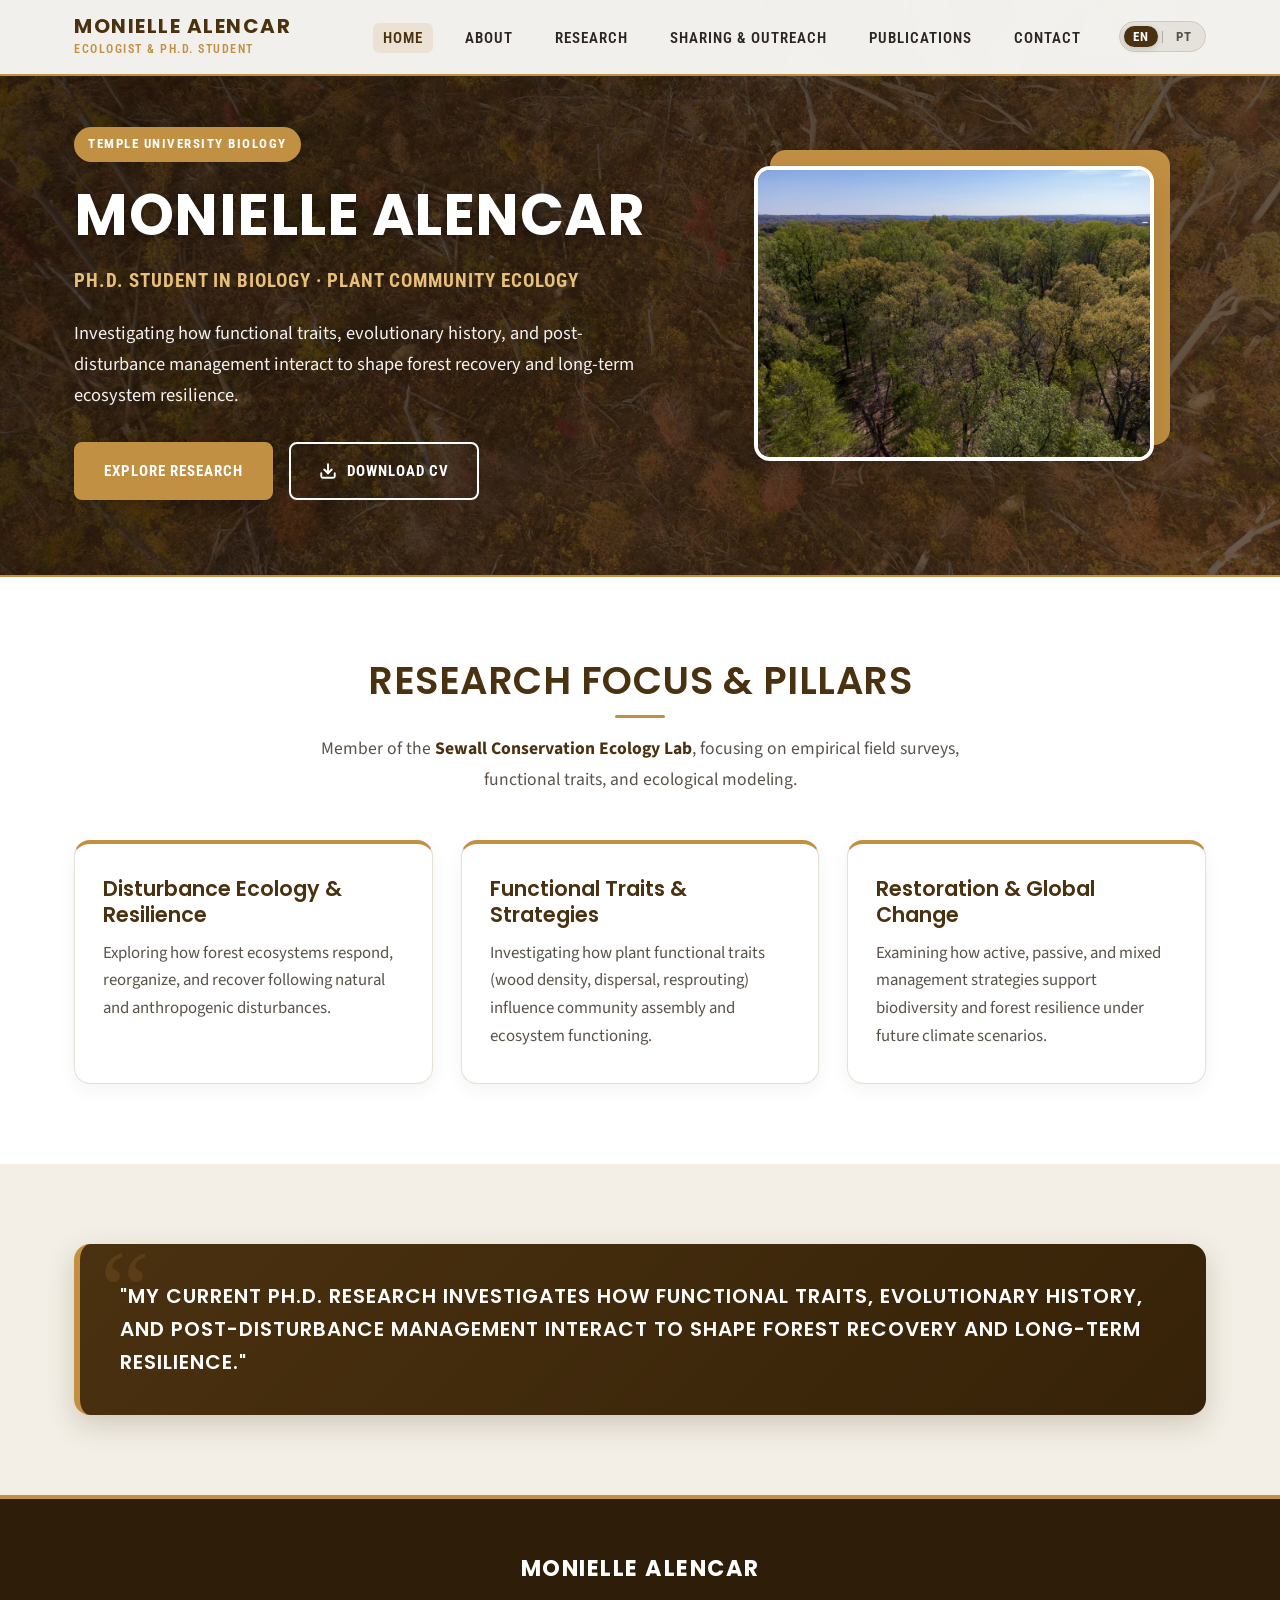
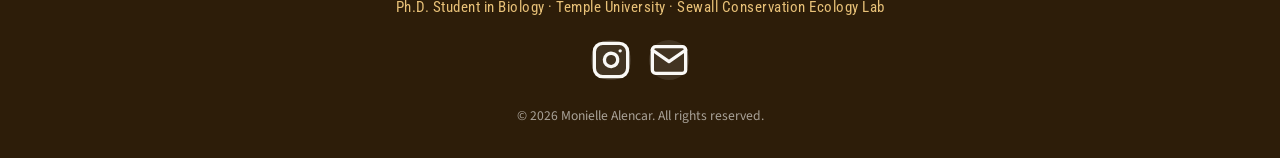
==== index.html @ a879ef67 "Add files via upload" ====
<!DOCTYPE html>
<html lang="en">
<head>
  <meta charset="UTF-8">
  <meta name="viewport" content="width=device-width, initial-scale=1.0">
  <title>Monielle Alencar — Ph.D. Student in Biology &amp; Plant Ecologist</title>
  <meta name="description" content="Monielle Alencar is a Ph.D. Student in Biology at Temple University studying plant community ecology, disturbance, functional traits, and forest resilience.">
  <link rel="preconnect" href="https://fonts.googleapis.com">
  <link rel="preconnect" href="https://fonts.gstatic.com" crossorigin>
  <link href="https://fonts.googleapis.com/css2?family=Poppins:ital,wght@0,400;0,600;0,700;1,400&family=Roboto+Condensed:wght@400;600;700&family=Source+Sans+Pro:ital,wght@0,400;0,600;1,400&display=swap" rel="stylesheet">
  <link rel="stylesheet" href="css/style.css">
</head>
<body>
  <!-- Header / Navigation -->
  <nav class="navbar">
    <div class="nav-container">
      <a href="index.html" class="nav-logo-wrap">
        <span class="nav-logo">Monielle Alencar</span>
        <span class="nav-logo-sub">
          <span class="lang-en">ECOLOGIST &amp; PH.D. STUDENT</span>
          <span class="lang-pt" style="display:none;">ECOLÓGIST &amp; DOUTORANDA</span>
        </span>
      </a>
      <div class="nav-right-wrap">
        <ul class="nav-menu">
          <li><a href="index.html" class="nav-link active">
            <span class="lang-en">Home</span>
            <span class="lang-pt" style="display:none;">Início</span>
          </a></li>
          <li><a href="about.html" class="nav-link">
            <span class="lang-en">About</span>
            <span class="lang-pt" style="display:none;">Sobre</span>
          </a></li>
          <li><a href="research.html" class="nav-link">
            <span class="lang-en">Research</span>
            <span class="lang-pt" style="display:none;">Pesquisa</span>
          </a></li>
          <li><a href="sharing.html" class="nav-link">
            <span class="lang-en">Sharing &amp; Outreach</span>
            <span class="lang-pt" style="display:none;">Divulgação</span>
          </a></li>
          <li><a href="publications.html" class="nav-link">
            <span class="lang-en">Publications</span>
            <span class="lang-pt" style="display:none;">Publicações</span>
          </a></li>
          <li><a href="contact.html" class="nav-link">
            <span class="lang-en">Contact</span>
            <span class="lang-pt" style="display:none;">Contato</span>
          </a></li>
        </ul>
        <div class="lang-switcher">
          <button id="lang-en-btn" class="lang-btn active" onclick="setLanguage('en')">EN</button>
          <span class="lang-divider">|</span>
          <button id="lang-pt-btn" class="lang-btn" onclick="setLanguage('pt')">PT</button>
        </div>
        <button class="nav-toggle" aria-label="Toggle navigation">
          <span class="hamburger"></span>
        </button>
      </div>
    </div>
  </nav>

  <main>
    <!-- Organic Hero Section -->
    <section class="moni-hero">
      <div class="container">
        <div class="moni-hero-grid">
          <!-- Text Side -->
          <div class="moni-hero-text">
            <div class="moni-badge">
              <span class="lang-en">TEMPLE UNIVERSITY BIOLOGY</span>
              <span class="lang-pt" style="display:none;">TEMPLE UNIVERSITY BIOLOGIA</span>
            </div>
            <h1>MONIELLE ALENCAR</h1>
            <p class="moni-hero-subtitle">
              <span class="lang-en">Ph.D. Student in Biology &middot; Plant Community Ecology</span>
              <span class="lang-pt" style="display:none;">Doutoranda em Biologia &middot; Ecologia Vegetal</span>
            </p>
            <p class="moni-hero-bio">
              <span class="lang-en">Investigating how functional traits, evolutionary history, and post-disturbance management interact to shape forest recovery and long-term ecosystem resilience.</span>
              <span class="lang-pt" style="display:none;">Investigando como atributos funcionais, história evolutiva e manejo pós-distúrbio interagem para moldar a recuperação florestal e a resiliência dos ecossistemas.</span>
            </p>
            <div class="moni-btn-group">
              <a href="research.html" class="btn btn-primary">
                <span class="lang-en">Explore Research</span>
                <span class="lang-pt" style="display:none;">Explorar Pesquisa</span>
              </a>
              <a href="Monielle_Alencar_CV.pdf" target="_blank" rel="noopener" class="btn btn-secondary">
                <svg width="18" height="18" viewBox="0 0 24 24" fill="none" stroke="currentColor" stroke-width="2.5" stroke-linecap="round" stroke-linejoin="round"><path d="M21 15v4a2 2 0 0 1-2 2H5a2 2 0 0 1-2-2v-4"/><polyline points="7 10 12 15 17 10"/><line x1="12" y1="15" x2="12" y2="3"/></svg>
                <span class="lang-en">Download CV</span>
                <span class="lang-pt" style="display:none;">Baixar Currículo</span>
              </a>
            </div>
          </div>

          <!-- Terraced Frame Photo -->
          <div class="moni-hero-image-wrap">
            <div class="moni-hero-frame">
              <img src="Photos/monielle-hero.jpg" alt="Monielle Alencar portrait">
            </div>
          </div>
        </div>
      </div>
    </section>

    <!-- Overview & Research Pillars (Slide 3) -->
    <section class="section section-white">
      <div class="container">
        <div class="section-header">
          <h2>
            <span class="lang-en">RESEARCH FOCUS &amp; PILLARS</span>
            <span class="lang-pt" style="display:none;">LINHAS DE PESQUISA</span>
          </h2>
          <div class="section-line"></div>
          <p>
            <span class="lang-en">Member of the <a href="https://sites.temple.edu/bjsewall/" target="_blank" rel="noopener"><strong>Sewall Conservation Ecology Lab</strong></a>, focusing on empirical field surveys, functional traits, and ecological modeling.</span>
            <span class="lang-pt" style="display:none;">Membro do <a href="https://sites.temple.edu/bjsewall/" target="_blank" rel="noopener"><strong>Sewall Conservation Ecology Lab</strong></a>, focando em levantamentos de campo, atributos funcionais e modelagem ecológica.</span>
          </p>
        </div>

        <div class="pillars-grid">
          <!-- Pillar 1 -->
          <div class="pillar-card">
            <h3>
              <span class="lang-en">Disturbance Ecology &amp; Resilience</span>
              <span class="lang-pt" style="display:none;">Ecologia de Distúrbios e Resiliência</span>
            </h3>
            <p>
              <span class="lang-en">Exploring how forest ecosystems respond, reorganize, and recover following natural and anthropogenic disturbances.</span>
              <span class="lang-pt" style="display:none;">Investigando como os ecossistemas florestais respondem, se reorganizam e se recuperam após distúrbios naturais e antrópicos.</span>
            </p>
          </div>

          <!-- Pillar 2 -->
          <div class="pillar-card">
            <h3>
              <span class="lang-en">Functional Traits &amp; Strategies</span>
              <span class="lang-pt" style="display:none;">Atributos Funcionais e Estratégias</span>
            </h3>
            <p>
              <span class="lang-en">Investigating how plant functional traits (wood density, dispersal, resprouting) influence community assembly and ecosystem functioning.</span>
              <span class="lang-pt" style="display:none;">Investigando como os atributos funcionais das plantas (densidade da madeira, dispersão, rebrotamento) influenciam a montagem de comunidades.</span>
            </p>
          </div>

          <!-- Pillar 3 -->
          <div class="pillar-card">
            <h3>
              <span class="lang-en">Restoration &amp; Global Change</span>
              <span class="lang-pt" style="display:none;">Restauração Ecológica e Mudanças Globais</span>
            </h3>
            <p>
              <span class="lang-en">Examining how active, passive, and mixed management strategies support biodiversity and forest resilience under future climate scenarios.</span>
              <span class="lang-pt" style="display:none;">Examinando como estratégias de manejo ativo, passivo e misto apoiam a biodiversidade e a resiliência sob futuros cenários climáticos.</span>
            </p>
          </div>
        </div>
      </div>
    </section>

    <!-- PowerPoint Quote Callout Banner (Slide 4) -->
    <section class="section section-cream" style="padding: 40px 0;">
      <div class="container">
        <div class="pptx-callout-banner">
          <p>
            <span class="lang-en">"MY CURRENT PH.D. RESEARCH INVESTIGATES HOW FUNCTIONAL TRAITS, EVOLUTIONARY HISTORY, AND POST-DISTURBANCE MANAGEMENT INTERACT TO SHAPE FOREST RECOVERY AND LONG-TERM RESILIENCE."</span>
            <span class="lang-pt" style="display:none;">"MINHA PESQUISA DE DOUTORADO INVESTIGA COMO ATRIBUTOS FUNCIONAIS, HISTÓRIA EVOLUTIVA E MANEJO PÓS-DISTÚRBIO INTERAGEM PARA MOLDAR A RECUPERAÇÃO FLORESTAL E A RESILIÊNCIA A LONGO PRAZO."</span>
          </p>
        </div>
      </div>
    </section>
  </main>

  <!-- Footer -->
  <footer class="site-footer">
    <div class="container">
      <p class="footer-name">Monielle Alencar</p>
      <p class="footer-affiliation">
        <span class="lang-en">Ph.D. Student in Biology &middot; Temple University &middot; Sewall Conservation Ecology Lab</span>
        <span class="lang-pt" style="display:none;">Doutoranda em Biologia &middot; Temple University &middot; Sewall Conservation Ecology Lab</span>
      </p>
      <div class="footer-links">
        <a href="https://www.instagram.com/ecologybymoni/" target="_blank" rel="noopener" aria-label="Instagram">
          <svg xmlns="http://www.w3.org/2000/svg" viewBox="0 0 24 24" fill="none" stroke="currentColor" stroke-width="2" stroke-linecap="round" stroke-linejoin="round"><rect x="2" y="2" width="20" height="20" rx="5" ry="5"/><path d="M16 11.37A4 4 0 1 1 12.63 8 4 4 0 0 1 16 11.37z"/><line x1="17.5" y1="6.5" x2="17.51" y2="6.5"/></svg>
        </a>
        <a href="mailto:monielle.alencar@temple.edu" aria-label="Email">
          <svg xmlns="http://www.w3.org/2000/svg" viewBox="0 0 24 24" fill="none" stroke="currentColor" stroke-width="2" stroke-linecap="round" stroke-linejoin="round"><path d="M4 4h16c1.1 0 2 .9 2 2v12c0 1.1-.9 2-2 2H4c-1.1 0-2-.9-2-2V6c0-1.1.9-2 2-2z"/><polyline points="22,6 12,13 2,6"/></svg>
        </a>
      </div>
      <p class="footer-copyright">&copy; 2026 Monielle Alencar. All rights reserved.</p>
    </div>
  </footer>

  <script src="js/main.js"></script>
</body>
</html>
---- css/style.css ----
/* ============================================================
   Monielle Alencar — Personal Academic Website
   Design System: Organic Academic / Botanical Earth Theme
   Colors: Coffee Earth (#4A3110), Warm Gold (#C29043), Warm Cream (#FAF9F6), Spruce (#2A4736)
   Typography: Poppins (Headings) + Roboto Condensed (Subheaders/Nav) + Source Sans Pro (Body)
   Bilingual Support: English & Portuguese
   ============================================================ */

:root {
  /* Color Palette */
  --color-primary: #4A3110;        /* Deep Coffee Earth */
  --color-primary-light: #6B491C;  /* Warm Light Coffee */
  --color-primary-dark: #2D1D09;   /* Darkest Earth */
  --color-accent: #C29043;        /* Warm Earth Gold */
  --color-accent-light: #E8C178;  /* Soft Ochre */
  --color-spruce: #2A4736;        /* Forest Botanical Accent */
  --color-cream: #FAF9F6;         /* Pure Warm Cream Background */
  --color-cream-dark: #F3EFE6;    /* Slightly darker cream card backdrop */
  --color-white: #FFFFFF;         /* Crisp White */
  --color-text: #2B2621;          /* Dark Charcoal Text */
  --color-text-light: #5A5248;    /* Soft Muted Text */
  --color-border: #E5E0D8;        /* Border tint */
  --color-border-warm: #D4C9B8;   /* Warm Border */

  /* Fonts */
  --font-heading: 'Poppins', sans-serif;
  --font-nav: 'Roboto Condensed', sans-serif;
  --font-body: 'Source Sans Pro', -apple-system, sans-serif;

  /* Layout Spacing */
  --section-padding: 80px 0;
  --container-width: 1180px;
  --container-padding: 0 24px;
  --nav-height: 76px;

  /* Transitions */
  --transition-fast: 0.2s ease;
  --transition-normal: 0.35s ease;
  --transition-slow: 0.5s ease;
}

/* ---------- Reset & Base ---------- */
*, *::before, *::after {
  margin: 0;
  padding: 0;
  box-sizing: border-box;
}

html {
  scroll-behavior: smooth;
  -webkit-font-smoothing: antialiased;
  -moz-osx-font-smoothing: grayscale;
}

body {
  font-family: var(--font-body);
  font-size: 1.15rem;
  line-height: 1.75;
  color: var(--color-text);
  background-color: var(--color-cream);
  overflow-x: hidden;
}

img {
  max-width: 100%;
  height: auto;
  display: block;
}

a {
  color: var(--color-primary);
  text-decoration: none;
  transition: color var(--transition-fast);
}

a:hover {
  color: var(--color-accent);
}

::selection {
  background: var(--color-primary);
  color: var(--color-white);
}

/* ---------- Typography ---------- */
h1, h2, h3, h4, h5 {
  font-family: var(--font-heading);
  font-weight: 600;
  line-height: 1.25;
  color: var(--color-primary);
}

h1 {
  font-size: clamp(2.3rem, 5vw, 3.8rem);
  letter-spacing: 0.5px;
}

h2 {
  font-size: clamp(1.75rem, 3.5vw, 2.4rem);
  letter-spacing: 0.5px;
  margin-bottom: 20px;
}

h3 {
  font-size: clamp(1.2rem, 2.2vw, 1.5rem);
  margin-bottom: 12px;
}

p {
  margin-bottom: 1.1em;
}

p:last-child {
  margin-bottom: 0;
}

.container {
  max-width: var(--container-width);
  margin: 0 auto;
  padding: var(--container-padding);
}

/* ---------- Navigation Header ---------- */
.navbar {
  position: fixed;
  top: 0;
  left: 0;
  right: 0;
  height: var(--nav-height);
  z-index: 1000;
  background: rgba(250, 249, 246, 0.96);
  backdrop-filter: blur(10px);
  border-bottom: 2px solid var(--color-accent);
  box-shadow: 0 4px 20px rgba(74, 49, 16, 0.06);
  transition: all var(--transition-normal);
}

.nav-container {
  max-width: var(--container-width);
  margin: 0 auto;
  padding: 0 24px;
  height: 100%;
  display: flex;
  align-items: center;
  justify-content: space-between;
}

.nav-logo-wrap {
  display: flex;
  flex-direction: column;
}

.nav-logo {
  font-family: var(--font-heading);
  font-size: 1.25rem;
  font-weight: 700;
  letter-spacing: 1.5px;
  text-transform: uppercase;
  color: var(--color-primary);
  line-height: 1.1;
}

.nav-logo-sub {
  font-family: var(--font-nav);
  font-size: 0.72rem;
  font-weight: 600;
  letter-spacing: 1.5px;
  text-transform: uppercase;
  color: var(--color-accent);
  margin-top: 2px;
}

.nav-right-wrap {
  display: flex;
  align-items: center;
  gap: 28px;
}

.nav-menu {
  display: flex;
  list-style: none;
  gap: 22px;
  align-items: center;
}

.nav-link {
  font-family: var(--font-nav);
  font-size: 0.95rem;
  font-weight: 600;
  letter-spacing: 1px;
  text-transform: uppercase;
  color: var(--color-text);
  padding: 6px 10px;
  border-radius: 6px;
  transition: all var(--transition-fast);
}

.nav-link:hover,
.nav-link.active {
  color: var(--color-primary);
  background: rgba(194, 144, 67, 0.14);
}

/* Language Selector Pill */
.lang-switcher {
  display: flex;
  align-items: center;
  gap: 3px;
  background: rgba(74, 49, 16, 0.08);
  padding: 4px;
  border-radius: 20px;
  border: 1px solid var(--color-border-warm);
}

.lang-btn {
  background: none;
  border: none;
  font-family: var(--font-nav);
  font-size: 0.8rem;
  font-weight: 700;
  letter-spacing: 1px;
  color: var(--color-text-light);
  cursor: pointer;
  padding: 3px 9px;
  border-radius: 14px;
  transition: all var(--transition-fast);
}

.lang-btn.active {
  background: var(--color-primary);
  color: var(--color-white) !important;
  box-shadow: 0 2px 6px rgba(0, 0, 0, 0.15);
}

.lang-divider {
  font-size: 0.75rem;
  opacity: 0.4;
  color: var(--color-text);
}

/* Hamburger Menu (Mobile) */
.nav-toggle {
  display: none;
  background: none;
  border: none;
  cursor: pointer;
  padding: 8px;
  z-index: 1001;
}

.hamburger {
  display: block;
  width: 24px;
  height: 2px;
  background: var(--color-primary);
  position: relative;
  transition: background var(--transition-fast);
}

.hamburger::before, .hamburger::after {
  content: '';
  position: absolute;
  left: 0;
  width: 24px;
  height: 2px;
  background: var(--color-primary);
  transition: transform var(--transition-normal);
}

.hamburger::before { top: -7px; }
.hamburger::after { top: 7px; }

.nav-toggle.active .hamburger { background: transparent; }
.nav-toggle.active .hamburger::before { transform: translateY(7px) rotate(45deg); }
.nav-toggle.active .hamburger::after { transform: translateY(-7px) rotate(-45deg); }

/* ---------- Homepage Split Hero ---------- */
.moni-hero {
  position: relative;
  padding-top: calc(var(--nav-height) + 50px);
  padding-bottom: 75px;
  background: linear-gradient(135deg, rgba(30, 18, 6, 0.82) 0%, rgba(55, 36, 14, 0.72) 100%), url('../Photos/research-phd-forest.jpg') center/cover no-repeat;
  border-bottom: 2px solid var(--color-accent);
  color: var(--color-white);
}

.moni-hero-grid {
  display: grid;
  grid-template-columns: 1.15fr 1fr;
  gap: 50px;
  align-items: center;
}

.moni-badge {
  display: inline-flex;
  align-items: center;
  gap: 8px;
  background: var(--color-accent);
  color: var(--color-white);
  font-family: var(--font-nav);
  font-size: 0.82rem;
  font-weight: 700;
  letter-spacing: 1.5px;
  text-transform: uppercase;
  padding: 6px 14px;
  border-radius: 20px;
  margin-bottom: 20px;
}

.moni-hero-text h1 {
  color: #FFFFFF;
  font-size: clamp(2.5rem, 4.5vw, 3.6rem);
  font-weight: 700;
  line-height: 1.15;
  margin-bottom: 16px;
  text-shadow: 0 2px 10px rgba(0,0,0,0.3);
}

.moni-hero-subtitle {
  font-family: var(--font-nav);
  font-size: 1.2rem;
  font-weight: 700;
  color: var(--color-accent-light);
  letter-spacing: 1px;
  text-transform: uppercase;
  margin-bottom: 20px;
}

.moni-hero-bio {
  font-size: 1.15rem;
  color: rgba(255, 255, 255, 0.94);
  margin-bottom: 30px;
  line-height: 1.7;
}

.moni-btn-group {
  display: flex;
  flex-wrap: wrap;
  gap: 16px;
}

.btn {
  display: inline-flex;
  align-items: center;
  gap: 10px;
  padding: 14px 28px;
  border-radius: 8px;
  font-family: var(--font-nav);
  font-size: 0.95rem;
  font-weight: 700;
  letter-spacing: 1px;
  text-transform: uppercase;
  cursor: pointer;
  transition: all var(--transition-normal);
}

.btn-primary {
  background: var(--color-accent);
  color: var(--color-white);
  border: 2px solid var(--color-accent);
  box-shadow: 0 4px 14px rgba(0, 0, 0, 0.25);
}

.btn-primary:hover {
  background: #D49D4A;
  border-color: #D49D4A;
  color: var(--color-white);
  transform: translateY(-2px);
  box-shadow: 0 6px 20px rgba(0, 0, 0, 0.35);
}

.btn-secondary {
  background: transparent;
  color: #FFFFFF;
  border: 2px solid #FFFFFF;
}

.btn-secondary:hover {
  background: #FFFFFF;
  color: var(--color-primary);
  transform: translateY(-2px);
}

/* Hero Asymmetric Terraced Image Frame */
.moni-hero-image-wrap {
  position: relative;
  display: flex;
  justify-content: center;
}

.moni-hero-frame {
  position: relative;
  width: 100%;
  max-width: 400px;
}

.moni-hero-frame::before {
  content: '';
  position: absolute;
  top: -16px;
  right: -16px;
  bottom: 16px;
  left: 16px;
  background: var(--color-accent);
  border-radius: 16px;
  z-index: 1;
}

.moni-hero-frame img {
  position: relative;
  z-index: 2;
  width: 100%;
  border-radius: 16px;
  box-shadow: 0 16px 36px rgba(45, 29, 9, 0.18);
  border: 4px solid var(--color-white);
}

/* ---------- Subpage Editorial Header ---------- */
.moni-page-header {
  padding-top: calc(var(--nav-height) + 40px);
  padding-bottom: 50px;
  background: linear-gradient(135deg, var(--color-cream) 0%, var(--color-cream-dark) 100%);
  border-bottom: 2px solid var(--color-border-warm);
  text-align: center;
}

.moni-page-tag {
  display: inline-block;
  font-family: var(--font-nav);
  font-size: 0.8rem;
  font-weight: 700;
  letter-spacing: 2px;
  text-transform: uppercase;
  color: var(--color-accent);
  margin-bottom: 10px;
}

.moni-page-header h1 {
  color: var(--color-primary);
  font-size: clamp(2.2rem, 4vw, 3.4rem);
  font-weight: 700;
  text-transform: uppercase;
  letter-spacing: 1px;
  margin-bottom: 10px;
}

.moni-page-header p {
  font-family: var(--font-nav);
  font-size: 1.15rem;
  color: var(--color-text-light);
  max-width: 650px;
  margin: 0 auto;
}

/* ---------- PowerPoint Callout Quote Banner ---------- */
.pptx-callout-banner {
  background: linear-gradient(135deg, #4A3110 0%, #362208 100%);
  color: var(--color-white);
  padding: 36px 40px;
  border-radius: 16px;
  box-shadow: 0 10px 28px rgba(74, 49, 16, 0.2);
  border-left: 6px solid var(--color-accent);
  margin: 40px 0;
  position: relative;
  overflow: hidden;
}

.pptx-callout-banner::before {
  content: '“';
  position: absolute;
  top: -10px;
  left: 20px;
  font-size: 7rem;
  font-family: Georgia, serif;
  color: rgba(194, 144, 67, 0.15);
  line-height: 1;
}

.pptx-callout-banner p {
  position: relative;
  z-index: 2;
  font-family: var(--font-heading);
  font-size: clamp(1.05rem, 1.8vw, 1.25rem);
  font-weight: 600;
  letter-spacing: 1px;
  line-height: 1.65;
  text-transform: uppercase;
  margin: 0;
  color: var(--color-white);
}

/* ---------- Section Styling ---------- */
.section {
  padding: var(--section-padding);
}

.section-white {
  background-color: var(--color-white);
}

.section-cream {
  background-color: var(--color-cream-dark);
}

.section-header {
  text-align: center;
  margin-bottom: 44px;
}

.section-header h2 {
  color: var(--color-primary);
  margin-bottom: 10px;
}

.section-line {
  width: 50px;
  height: 3px;
  background: var(--color-accent);
  margin: 0 auto 16px;
  border-radius: 2px;
}

.section-header p {
  color: var(--color-text-light);
  font-size: 1.1rem;
  max-width: 660px;
  margin: 0 auto;
}

/* ---------- Cards Grid (Feature Pillars) ---------- */
.pillars-grid {
  display: grid;
  grid-template-columns: repeat(auto-fit, minmax(320px, 1fr));
  gap: 28px;
}

.pillar-card {
  background: var(--color-white);
  border-radius: 16px;
  padding: 32px 28px;
  border: 1px solid var(--color-border);
  box-shadow: 0 6px 18px rgba(74, 49, 16, 0.05);
  border-top: 4px solid var(--color-accent);
  transition: all var(--transition-normal);
}

.pillar-card:hover {
  transform: translateY(-4px);
  box-shadow: 0 12px 30px rgba(74, 49, 16, 0.12);
  border-top-color: var(--color-primary);
}

.pillar-icon {
  font-size: 2.2rem;
  margin-bottom: 16px;
  display: inline-block;
}

.pillar-card h3 {
  font-size: 1.3rem;
  color: var(--color-primary);
  margin-bottom: 12px;
}

.pillar-card p {
  font-size: 1.05rem;
  color: var(--color-text-light);
  line-height: 1.65;
}

/* ---------- About Page Layout ---------- */
.about-grid {
  display: grid;
  grid-template-columns: 360px 1fr;
  gap: 48px;
  align-items: start;
}

.about-sidebar-card {
  background: var(--color-white);
  border-radius: 16px;
  padding: 24px;
  border: 1px solid var(--color-border);
  box-shadow: 0 8px 24px rgba(74, 49, 16, 0.06);
  text-align: center;
  position: sticky;
  top: 100px;
}

.about-sidebar-card img {
  width: 100%;
  border-radius: 12px;
  margin-bottom: 20px;
  box-shadow: 0 6px 18px rgba(0,0,0,0.1);
}

.about-sidebar-card h3 {
  font-size: 1.25rem;
  margin-bottom: 4px;
}

.about-sidebar-card p.sub {
  font-family: var(--font-nav);
  color: var(--color-accent);
  font-weight: 700;
  font-size: 0.9rem;
  text-transform: uppercase;
  letter-spacing: 1px;
  margin-bottom: 16px;
}

.about-sidebar-info {
  text-align: left;
  border-top: 1px solid var(--color-border);
  padding-top: 16px;
  font-size: 0.95rem;
  color: var(--color-text);
}

.about-sidebar-info div {
  margin-bottom: 10px;
  display: flex;
  gap: 8px;
}

.about-sidebar-info strong {
  color: var(--color-primary);
  min-width: 90px;
}

/* Content Box */
.about-content-box {
  background: var(--color-white);
  border-radius: 16px;
  padding: 36px;
  border: 1px solid var(--color-border);
  box-shadow: 0 6px 20px rgba(74, 49, 16, 0.05);
}

/* Interests Badges */
.interests-grid {
  display: grid;
  grid-template-columns: repeat(auto-fit, minmax(260px, 1fr));
  gap: 16px;
  margin-top: 20px;
}

.interest-pill {
  background: var(--color-cream-dark);
  border: 1px solid var(--color-border-warm);
  border-left: 4px solid var(--color-accent);
  padding: 16px 20px;
  border-radius: 10px;
  font-family: var(--font-heading);
  font-weight: 600;
  font-size: 1.05rem;
  color: var(--color-primary);
  transition: all var(--transition-fast);
}

.interest-pill:hover {
  background: var(--color-primary);
  color: var(--color-white);
  border-left-color: var(--color-accent);
  transform: translateX(4px);
}

/* Education Timeline */
.timeline {
  position: relative;
  margin-top: 24px;
  padding-left: 28px;
}

.timeline::before {
  content: '';
  position: absolute;
  top: 6px;
  left: 8px;
  bottom: 6px;
  width: 3px;
  background: var(--color-accent);
}

.timeline-item {
  position: relative;
  margin-bottom: 28px;
}

.timeline-item:last-child {
  margin-bottom: 0;
}

.timeline-dot {
  position: absolute;
  left: -28px;
  top: 4px;
  width: 15px;
  height: 15px;
  border-radius: 50%;
  background: var(--color-primary);
  border: 3px solid var(--color-cream);
  box-shadow: 0 0 0 2px var(--color-accent);
}

.timeline-degree {
  font-family: var(--font-heading);
  font-size: 1.15rem;
  font-weight: 600;
  color: var(--color-primary);
  margin-bottom: 2px;
}

.timeline-meta {
  font-family: var(--font-nav);
  font-size: 0.92rem;
  font-weight: 700;
  color: var(--color-accent);
  text-transform: uppercase;
  letter-spacing: 0.5px;
  margin-bottom: 6px;
}

.timeline-desc {
  font-size: 1.02rem;
  color: var(--color-text-light);
}

/* ---------- Research Page Layout ---------- */
.research-card-featured {
  background: var(--color-white);
  border-radius: 16px;
  overflow: hidden;
  border: 1px solid var(--color-border);
  box-shadow: 0 10px 30px rgba(74, 49, 16, 0.08);
  margin-bottom: 40px;
}

.research-card-body {
  padding: 36px;
}

.research-badge-tag {
  display: inline-block;
  background: var(--color-accent);
  color: var(--color-white);
  font-family: var(--font-nav);
  font-size: 0.8rem;
  font-weight: 700;
  letter-spacing: 1.5px;
  text-transform: uppercase;
  padding: 4px 12px;
  border-radius: 12px;
  margin-bottom: 14px;
}

.research-card-featured h3 {
  font-size: 1.6rem;
  color: var(--color-primary);
  margin-bottom: 16px;
}

.trait-tags {
  display: flex;
  flex-wrap: wrap;
  gap: 10px;
  margin-top: 20px;
}

.trait-tag {
  background: var(--color-cream-dark);
  color: var(--color-primary);
  border: 1px solid var(--color-border-warm);
  font-family: var(--font-nav);
  font-size: 0.88rem;
  font-weight: 600;
  padding: 6px 14px;
  border-radius: 20px;
}

/* Horizontal Research Card */
.research-card-h {
  display: grid;
  grid-template-columns: 340px 1fr;
  background: var(--color-white);
  border-radius: 16px;
  overflow: hidden;
  border: 1px solid var(--color-border);
  box-shadow: 0 6px 20px rgba(74, 49, 16, 0.06);
  margin-bottom: 32px;
}

.research-card-h img {
  width: 100%;
  height: 100%;
  object-fit: cover;
}

.research-card-h-content {
  padding: 32px;
}

.pi-tag {
  font-family: var(--font-nav);
  font-size: 0.88rem;
  font-weight: 700;
  color: var(--color-accent);
  margin-top: 14px;
  border-top: 1px solid var(--color-border);
  padding-top: 10px;
}

/* ---------- Sharing & Fellowships ---------- */
.sharing-grid {
  display: grid;
  grid-template-columns: repeat(auto-fit, minmax(320px, 1fr));
  gap: 28px;
  margin-bottom: 50px;
}

.sharing-card {
  background: var(--color-white);
  border-radius: 16px;
  overflow: hidden;
  border: 1px solid var(--color-border);
  box-shadow: 0 6px 20px rgba(74, 49, 16, 0.06);
  transition: transform var(--transition-normal);
}

.sharing-card:hover {
  transform: translateY(-4px);
  box-shadow: 0 12px 30px rgba(74, 49, 16, 0.12);
}

.sharing-card img {
  width: 100%;
  height: 220px;
  object-fit: cover;
}

.sharing-card-content {
  padding: 24px;
}

/* Fellowships Grid */
.fellowships-list {
  display: flex;
  flex-direction: column;
  gap: 20px;
}

.fellowship-card {
  background: var(--color-white);
  border-left: 5px solid var(--color-accent);
  border-radius: 12px;
  padding: 24px 28px;
  border-top: 1px solid var(--color-border);
  border-right: 1px solid var(--color-border);
  border-bottom: 1px solid var(--color-border);
  box-shadow: 0 4px 14px rgba(74, 49, 16, 0.04);
}

.fellowship-header {
  display: flex;
  justify-content: space-between;
  align-items: baseline;
  flex-wrap: wrap;
  gap: 10px;
  margin-bottom: 8px;
}

.fellowship-title {
  font-family: var(--font-heading);
  font-size: 1.2rem;
  font-weight: 600;
  color: var(--color-primary);
}

.fellowship-year {
  font-family: var(--font-nav);
  font-size: 0.9rem;
  font-weight: 700;
  color: var(--color-white);
  background: var(--color-primary);
  padding: 3px 10px;
  border-radius: 12px;
}

/* ---------- Publications Layout ---------- */
.pub-note-box {
  background: var(--color-cream-dark);
  border: 2px dashed var(--color-accent);
  border-radius: 12px;
  padding: 18px 24px;
  text-align: center;
  font-family: var(--font-nav);
  font-weight: 700;
  font-size: 1.05rem;
  color: var(--color-primary);
  margin-bottom: 36px;
}

.pub-card {
  background: var(--color-white);
  border-radius: 12px;
  padding: 24px 28px;
  border: 1px solid var(--color-border);
  box-shadow: 0 4px 14px rgba(74, 49, 16, 0.04);
  margin-bottom: 20px;
  border-left: 4px solid var(--color-primary);
  transition: transform var(--transition-fast);
}

.pub-card:hover {
  transform: translateX(4px);
  box-shadow: 0 8px 24px rgba(74, 49, 16, 0.08);
}

.pub-type-tag {
  display: inline-block;
  font-family: var(--font-nav);
  font-size: 0.75rem;
  font-weight: 700;
  letter-spacing: 1px;
  text-transform: uppercase;
  color: var(--color-accent);
  margin-bottom: 6px;
}

.pub-authors {
  font-size: 1.05rem;
  color: var(--color-text);
  margin-bottom: 4px;
}

.pub-title {
  font-family: var(--font-heading);
  font-size: 1.15rem;
  font-weight: 600;
  color: var(--color-primary);
  margin-bottom: 6px;
}

.pub-journal {
  font-style: italic;
  color: var(--color-text-light);
  font-size: 0.98rem;
}

/* ---------- Contact Page Layout ---------- */
.contact-grid {
  display: grid;
  grid-template-columns: 360px 1fr 1fr;
  gap: 28px;
  align-items: stretch;
}

.contact-card {
  background: var(--color-white);
  border-radius: 16px;
  padding: 32px;
  border: 1px solid var(--color-border);
  box-shadow: 0 6px 20px rgba(74, 49, 16, 0.06);
}

.academic-link {
  display: flex;
  align-items: center;
  gap: 14px;
  padding: 14px 18px;
  background: var(--color-cream);
  border: 1px solid var(--color-border-warm);
  border-radius: 10px;
  color: var(--color-primary);
  transition: all var(--transition-fast);
}

.academic-link:hover {
  background: var(--color-primary);
  color: var(--color-white);
  border-color: var(--color-primary);
}

/* ---------- Footer ---------- */
.site-footer {
  background: var(--color-primary-dark);
  color: var(--color-cream);
  padding: 50px 0 30px 0;
  text-align: center;
  border-top: 4px solid var(--color-accent);
}

.footer-name {
  font-family: var(--font-heading);
  font-size: 1.4rem;
  font-weight: 700;
  letter-spacing: 1.5px;
  text-transform: uppercase;
  color: var(--color-white);
  margin-bottom: 6px;
}

.footer-affiliation {
  font-family: var(--font-nav);
  font-size: 0.95rem;
  color: var(--color-accent-light);
  letter-spacing: 0.5px;
  margin-bottom: 20px;
}

.footer-links {
  display: flex;
  justify-content: center;
  gap: 18px;
  margin-bottom: 24px;
}

.footer-links a {
  color: var(--color-cream);
  width: 40px;
  height: 40px;
  border-radius: 50%;
  background: rgba(255, 255, 255, 0.1);
  display: flex;
  align-items: center;
  justify-content: center;
  transition: all var(--transition-fast);
}

.footer-links a:hover {
  background: var(--color-accent);
  color: var(--color-white);
  transform: translateY(-2px);
}

.footer-copyright {
  font-size: 0.85rem;
  opacity: 0.6;
}

/* ---------- Responsive Breakpoints (Phone & Tablet) ---------- */
@media (max-width: 992px) {
  .moni-hero-grid,
  .about-grid,
  .research-card-h,
  .contact-grid {
    grid-template-columns: 1fr;
  }

  .about-sidebar-card {
    position: static;
  }

  .moni-hero-frame {
    margin: 0 auto;
  }
}

@media (max-width: 768px) {
  :root {
    --nav-height: 68px;
    --section-padding: 55px 0;
  }

  .nav-menu {
    position: fixed;
    top: var(--nav-height);
    left: 0;
    right: 0;
    background: var(--color-cream);
    flex-direction: column;
    padding: 30px;
    gap: 20px;
    border-bottom: 2px solid var(--color-accent);
    box-shadow: 0 10px 30px rgba(0,0,0,0.15);
    transform: translateY(-150%);
    opacity: 0;
    pointer-events: none;
    transition: all var(--transition-normal);
  }

  .nav-menu.active {
    transform: translateY(0);
    opacity: 1;
    pointer-events: auto;
  }

  .nav-toggle {
    display: block;
  }

  .pptx-callout-banner {
    padding: 24px 20px;
  }

  .pptx-callout-banner p {
    font-size: 1rem;
  }

  .pillars-grid,
  .sharing-grid {
    grid-template-columns: 1fr;
  }
}
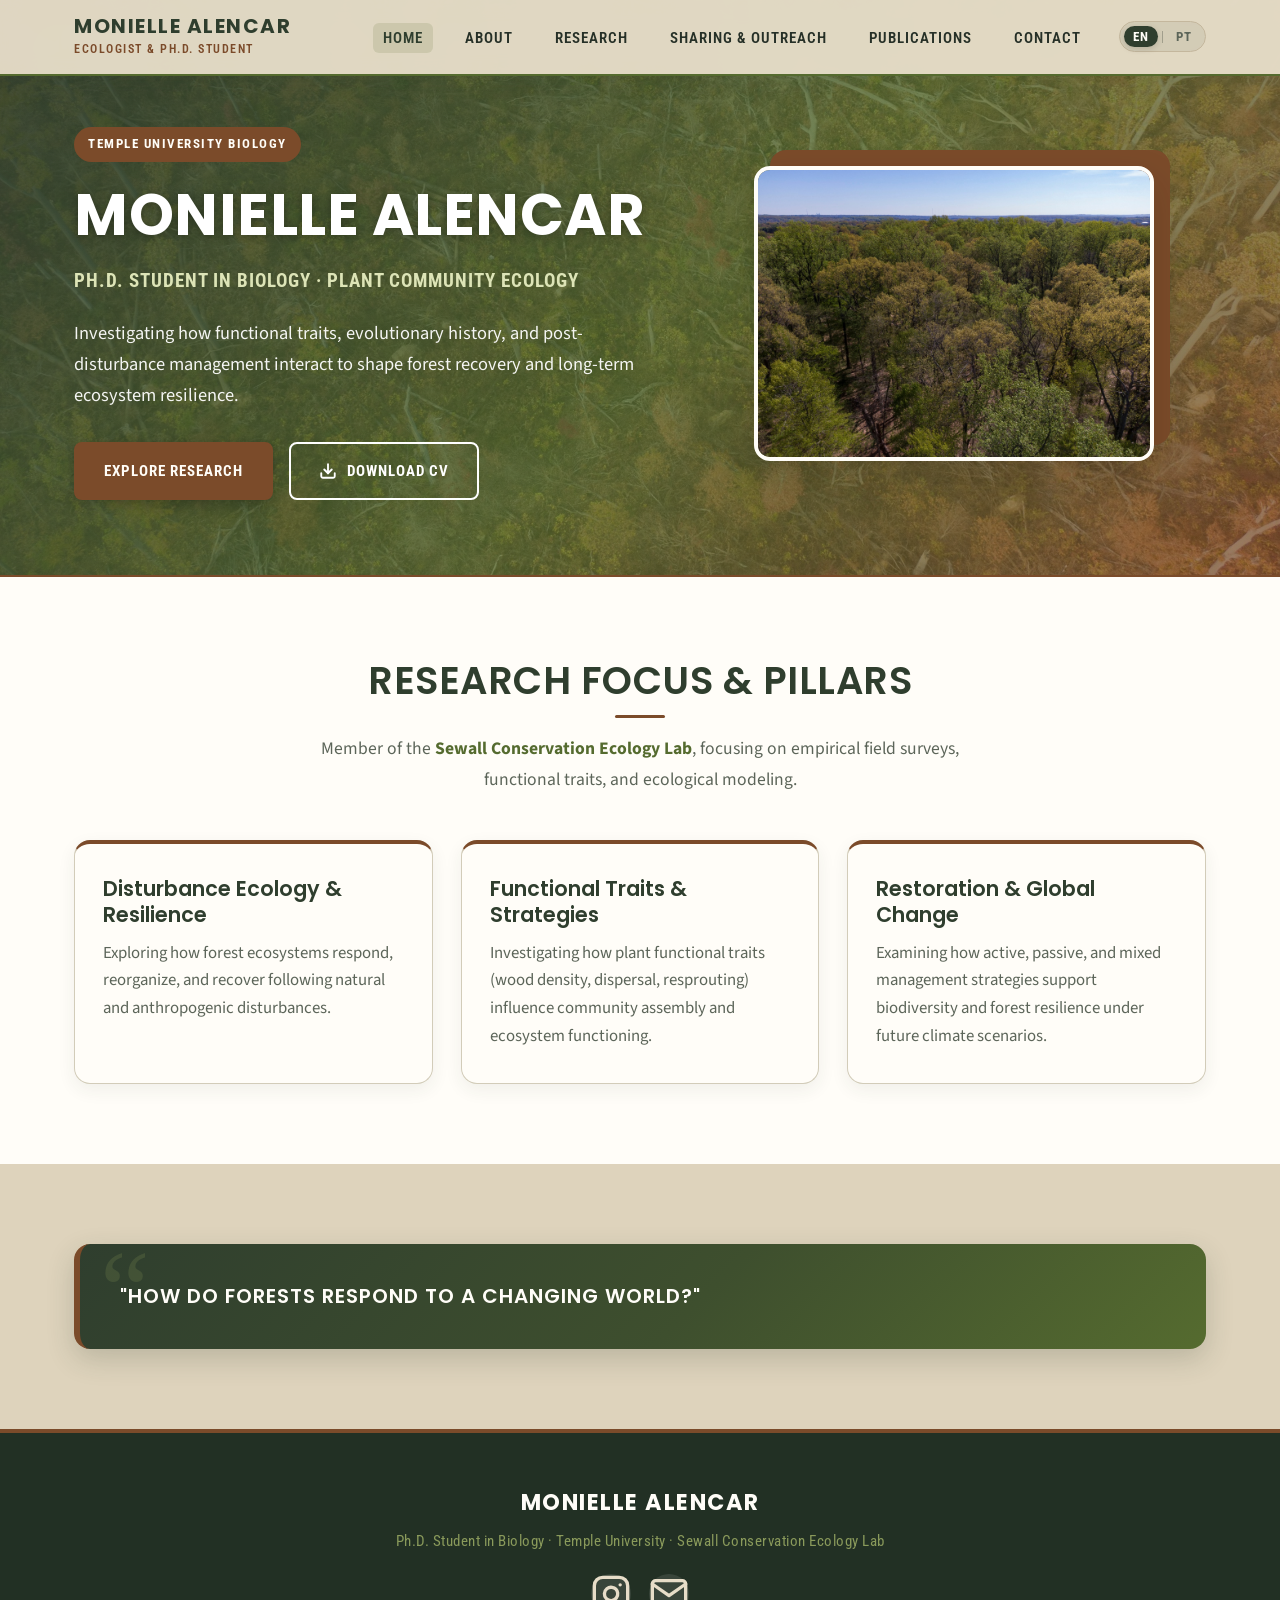
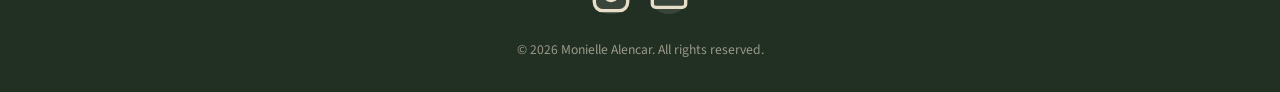
==== commit f14f0b63: "Update index.html" ====
--- a/index.html
+++ b/index.html
@@ -163,8 +163,8 @@
       <div class="container">
         <div class="pptx-callout-banner">
           <p>
-            <span class="lang-en">"MY CURRENT PH.D. RESEARCH INVESTIGATES HOW FUNCTIONAL TRAITS, EVOLUTIONARY HISTORY, AND POST-DISTURBANCE MANAGEMENT INTERACT TO SHAPE FOREST RECOVERY AND LONG-TERM RESILIENCE."</span>
-            <span class="lang-pt" style="display:none;">"MINHA PESQUISA DE DOUTORADO INVESTIGA COMO ATRIBUTOS FUNCIONAIS, HISTÓRIA EVOLUTIVA E MANEJO PÓS-DISTÚRBIO INTERAGEM PARA MOLDAR A RECUPERAÇÃO FLORESTAL E A RESILIÊNCIA A LONGO PRAZO."</span>
+            <span class="lang-en">"HOW DO FORESTS RESPOND TO A CHANGING WORLD?"</span>
+            <span class="lang-pt" style="display:none;"COMO AS FLORESTAS RESPONDEM A UM MUNDO EM MUDANÇA?"</span>
           </p>
         </div>
       </div>
--- a/css/style.css
+++ b/css/style.css
@@ -1102,3 +1102,292 @@
     grid-template-columns: 1fr;
   }
 }
+/* ============================================================
+   MONIELLE ALENCAR — FOREST & WALNUT COLOR PALETTE
+   Experimental Theme
+   ============================================================ */
+
+:root {
+
+  /* Main Forest Colors */
+  --color-primary: #2F3E2E;
+  --color-primary-light: #556B2F;
+  --color-primary-dark: #223024;
+
+  /* Earth / Botanical Accents */
+  --color-accent: #7B4B2A;
+  --color-accent-light: #8A9A5B;
+  --color-spruce: #556B2F;
+
+  /* Backgrounds */
+  --color-cream: #E7DDC8;
+  --color-cream-dark: #DED3BC;
+  --color-white: #FFFDF8;
+
+  /* Text */
+  --color-text: #263027;
+  --color-text-light: #5C6559;
+
+  /* Borders */
+  --color-border: #D2CCB9;
+  --color-border-warm: #C4B79D;
+}
+
+
+/* ============================================================
+   NAVIGATION
+   ============================================================ */
+
+.navbar {
+  background: rgba(231, 221, 200, 0.96);
+  border-bottom-color: var(--color-primary-light);
+  box-shadow: 0 4px 20px rgba(47, 62, 46, 0.10);
+}
+
+.nav-logo {
+  color: var(--color-primary);
+}
+
+.nav-logo-sub {
+  color: var(--color-accent);
+}
+
+.nav-link:hover,
+.nav-link.active {
+  color: var(--color-primary);
+  background: rgba(85, 107, 47, 0.14);
+}
+
+.lang-switcher {
+  background: rgba(47, 62, 46, 0.08);
+  border-color: var(--color-border-warm);
+}
+
+.lang-btn.active {
+  background: var(--color-primary);
+}
+
+
+/* ============================================================
+   HOMEPAGE HERO
+   ============================================================ */
+
+.moni-hero {
+  background:
+    linear-gradient(
+      135deg,
+      rgba(47, 62, 46, 0.92) 0%,
+      rgba(85, 107, 47, 0.78) 55%,
+      rgba(123, 75, 42, 0.72) 100%
+    ),
+    url('../Photos/research-phd-forest.jpg') center/cover no-repeat;
+
+  border-bottom-color: var(--color-accent);
+}
+
+.moni-badge {
+  background: var(--color-accent);
+}
+
+.moni-hero-subtitle {
+  color: #DDE4B7;
+}
+
+.moni-hero-frame::before {
+  background: var(--color-accent);
+}
+
+
+/* ============================================================
+   BUTTONS
+   ============================================================ */
+
+.btn-primary {
+  background: var(--color-accent);
+  border-color: var(--color-accent);
+}
+
+.btn-primary:hover {
+  background: #8A5A35;
+  border-color: #8A5A35;
+}
+
+.btn-secondary:hover {
+  color: var(--color-primary);
+}
+
+
+/* ============================================================
+   PAGE HEADERS
+   ============================================================ */
+
+.moni-page-header {
+  background:
+    linear-gradient(
+      135deg,
+      var(--color-cream) 0%,
+      var(--color-cream-dark) 100%
+    );
+
+  border-bottom-color: var(--color-border-warm);
+}
+
+.moni-page-tag {
+  color: var(--color-accent);
+}
+
+
+/* ============================================================
+   SECTION HEADINGS
+   ============================================================ */
+
+.section-header h2 {
+  color: var(--color-primary);
+}
+
+.section-line {
+  background: var(--color-accent);
+}
+
+
+/* ============================================================
+   QUOTE / CALLOUT BANNER
+   ============================================================ */
+
+.pptx-callout-banner {
+  background:
+    linear-gradient(
+      135deg,
+      #2F3E2E 0%,
+      #3E4F2E 55%,
+      #556B2F 100%
+    );
+
+  border-left-color: var(--color-accent);
+
+  box-shadow:
+    0 10px 28px rgba(47, 62, 46, 0.20);
+}
+
+.pptx-callout-banner::before {
+  color: rgba(138, 154, 91, 0.20);
+}
+
+
+/* ============================================================
+   RESEARCH / CONTENT CARDS
+   ============================================================ */
+
+.pillar-card {
+  border-top-color: var(--color-accent);
+  box-shadow: 0 6px 18px rgba(47, 62, 46, 0.07);
+}
+
+.pillar-card:hover {
+  border-top-color: var(--color-primary);
+  box-shadow: 0 12px 30px rgba(47, 62, 46, 0.14);
+}
+
+.pillar-card h3 {
+  color: var(--color-primary);
+}
+
+
+/* ============================================================
+   ABOUT / INTERESTS
+   ============================================================ */
+
+.interest-pill {
+  background: var(--color-cream-dark);
+  border-color: var(--color-border-warm);
+  border-left-color: var(--color-accent);
+  color: var(--color-primary);
+}
+
+.interest-pill:hover {
+  background: var(--color-primary);
+  color: var(--color-white);
+  border-left-color: var(--color-accent-light);
+}
+
+
+/* ============================================================
+   TIMELINE
+   ============================================================ */
+
+.timeline::before {
+  background: var(--color-accent);
+}
+
+.timeline-dot {
+  background: var(--color-primary);
+  border-color: var(--color-cream);
+  box-shadow: 0 0 0 2px var(--color-accent);
+}
+
+.timeline-degree {
+  color: var(--color-primary);
+}
+
+.timeline-meta {
+  color: var(--color-accent);
+}
+
+
+/* ============================================================
+   RESEARCH CARDS
+   ============================================================ */
+
+.research-badge-tag {
+  background: var(--color-primary-light);
+}
+
+.research-card-featured h3 {
+  color: var(--color-primary);
+}
+
+.trait-tag {
+  background: var(--color-cream-dark);
+  color: var(--color-primary);
+  border-color: var(--color-border-warm);
+}
+
+.pi-tag {
+  color: var(--color-accent);
+}
+
+
+/* ============================================================
+   SHARING & OUTREACH
+   ============================================================ */
+
+.sharing-card {
+  box-shadow: 0 6px 20px rgba(47, 62, 46, 0.07);
+}
+
+.sharing-card:hover {
+  box-shadow: 0 12px 30px rgba(47, 62, 46, 0.14);
+}
+
+
+/* ============================================================
+   GENERAL LINKS
+   ============================================================ */
+
+a {
+  color: var(--color-primary-light);
+}
+
+a:hover {
+  color: var(--color-accent);
+}
+
+
+/* ============================================================
+   TEXT SELECTION
+   ============================================================ */
+
+::selection {
+  background: var(--color-primary);
+  color: var(--color-white);
+}
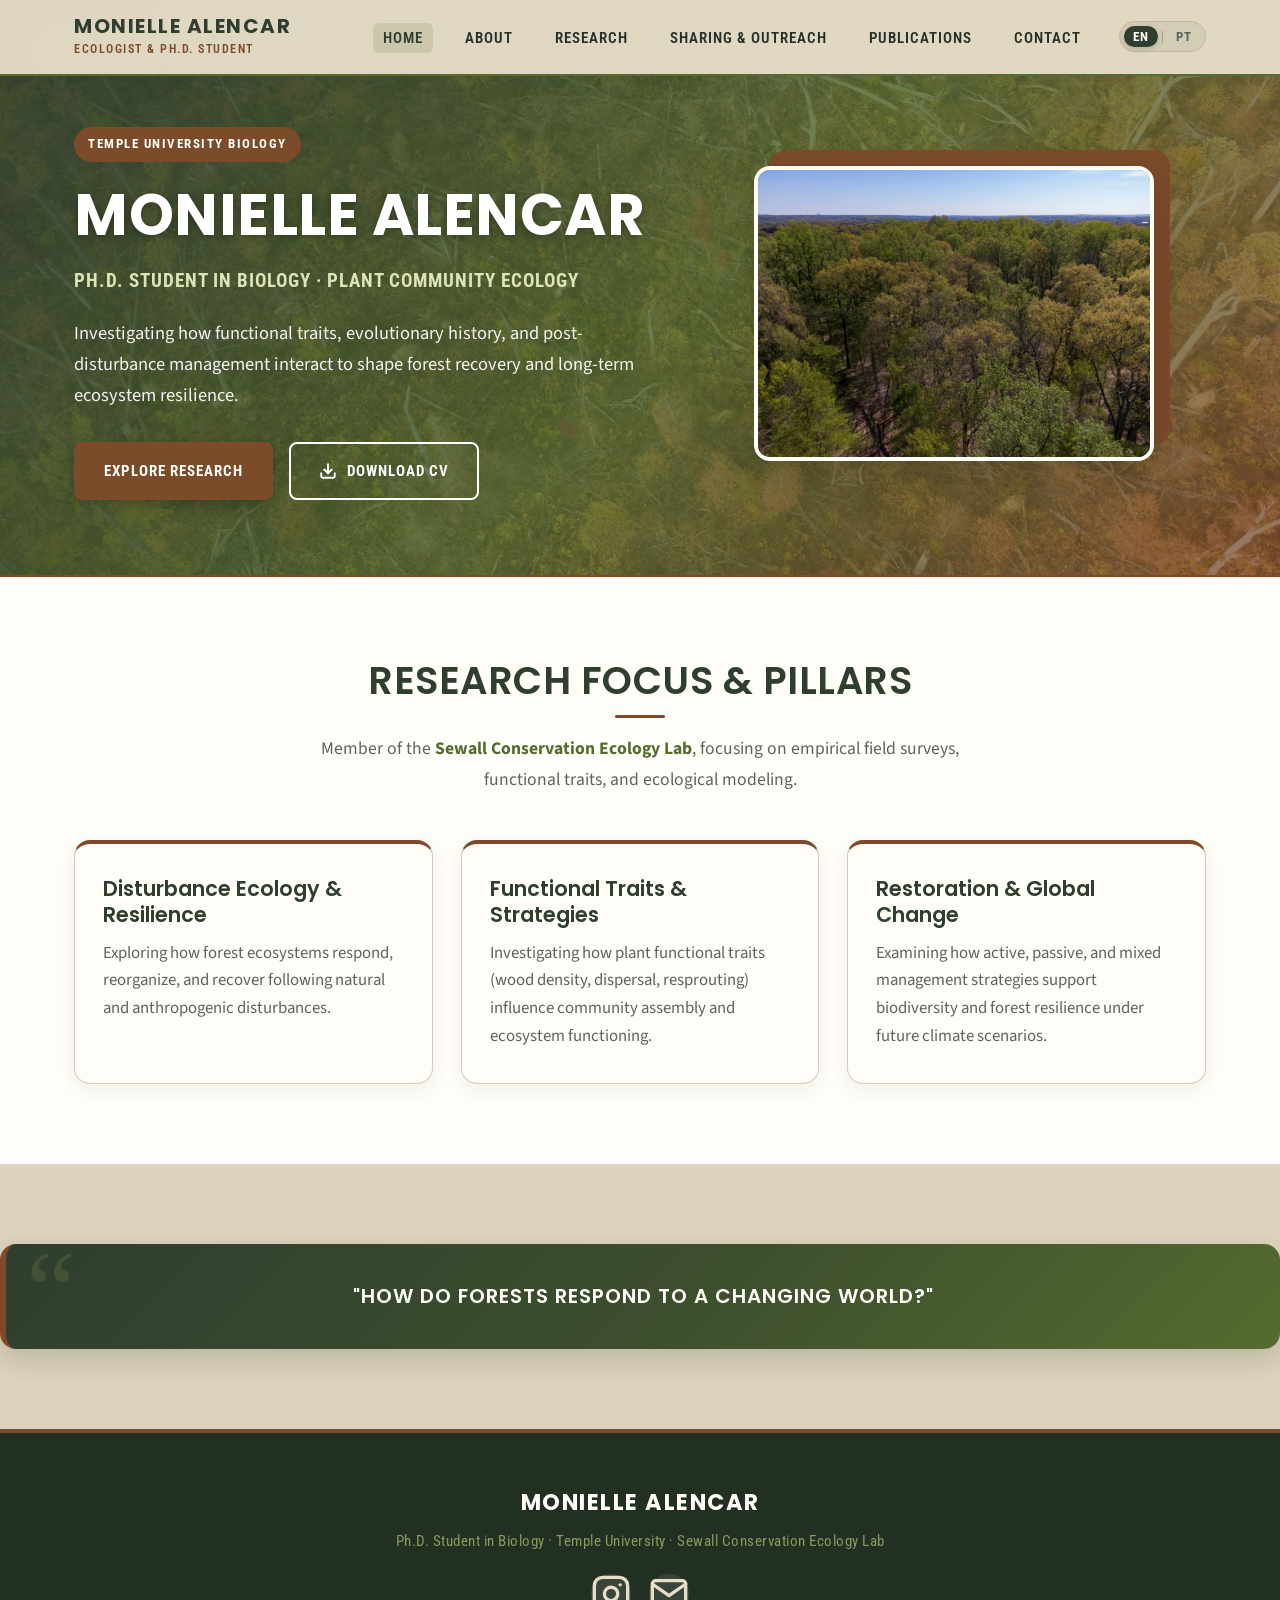
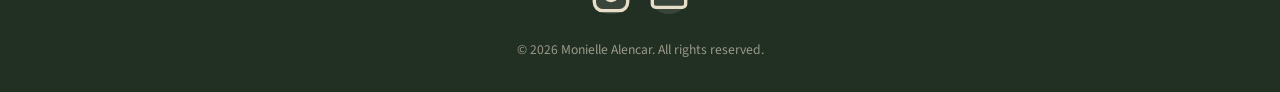
==== commit 5130193b: "Update index.html" ====
--- a/index.html
+++ b/index.html
@@ -160,14 +160,21 @@
 
     <!-- PowerPoint Quote Callout Banner (Slide 4) -->
     <section class="section section-cream" style="padding: 40px 0;">
-      <div class="container">
-        <div class="pptx-callout-banner">
-          <p>
-            <span class="lang-en">"HOW DO FORESTS RESPOND TO A CHANGING WORLD?"</span>
-            <span class="lang-pt" style="display:none;"COMO AS FLORESTAS RESPONDEM A UM MUNDO EM MUDANÇA?"</span>
-          </p>
-        </div>
-      </div>
+   <div class="pptx-callout-banner" style="text-align: center;">
+
+  <p style="text-align: center; margin: 0;">
+
+    <span class="lang-en">
+      "HOW DO FORESTS RESPOND TO A CHANGING WORLD?"
+    </span>
+
+    <span class="lang-pt" style="display:none;">
+      "COMO AS FLORESTAS RESPONDEM A UM MUNDO EM MUDANÇA?"
+    </span>
+
+  </p>
+
+</div>
     </section>
   </main>
 
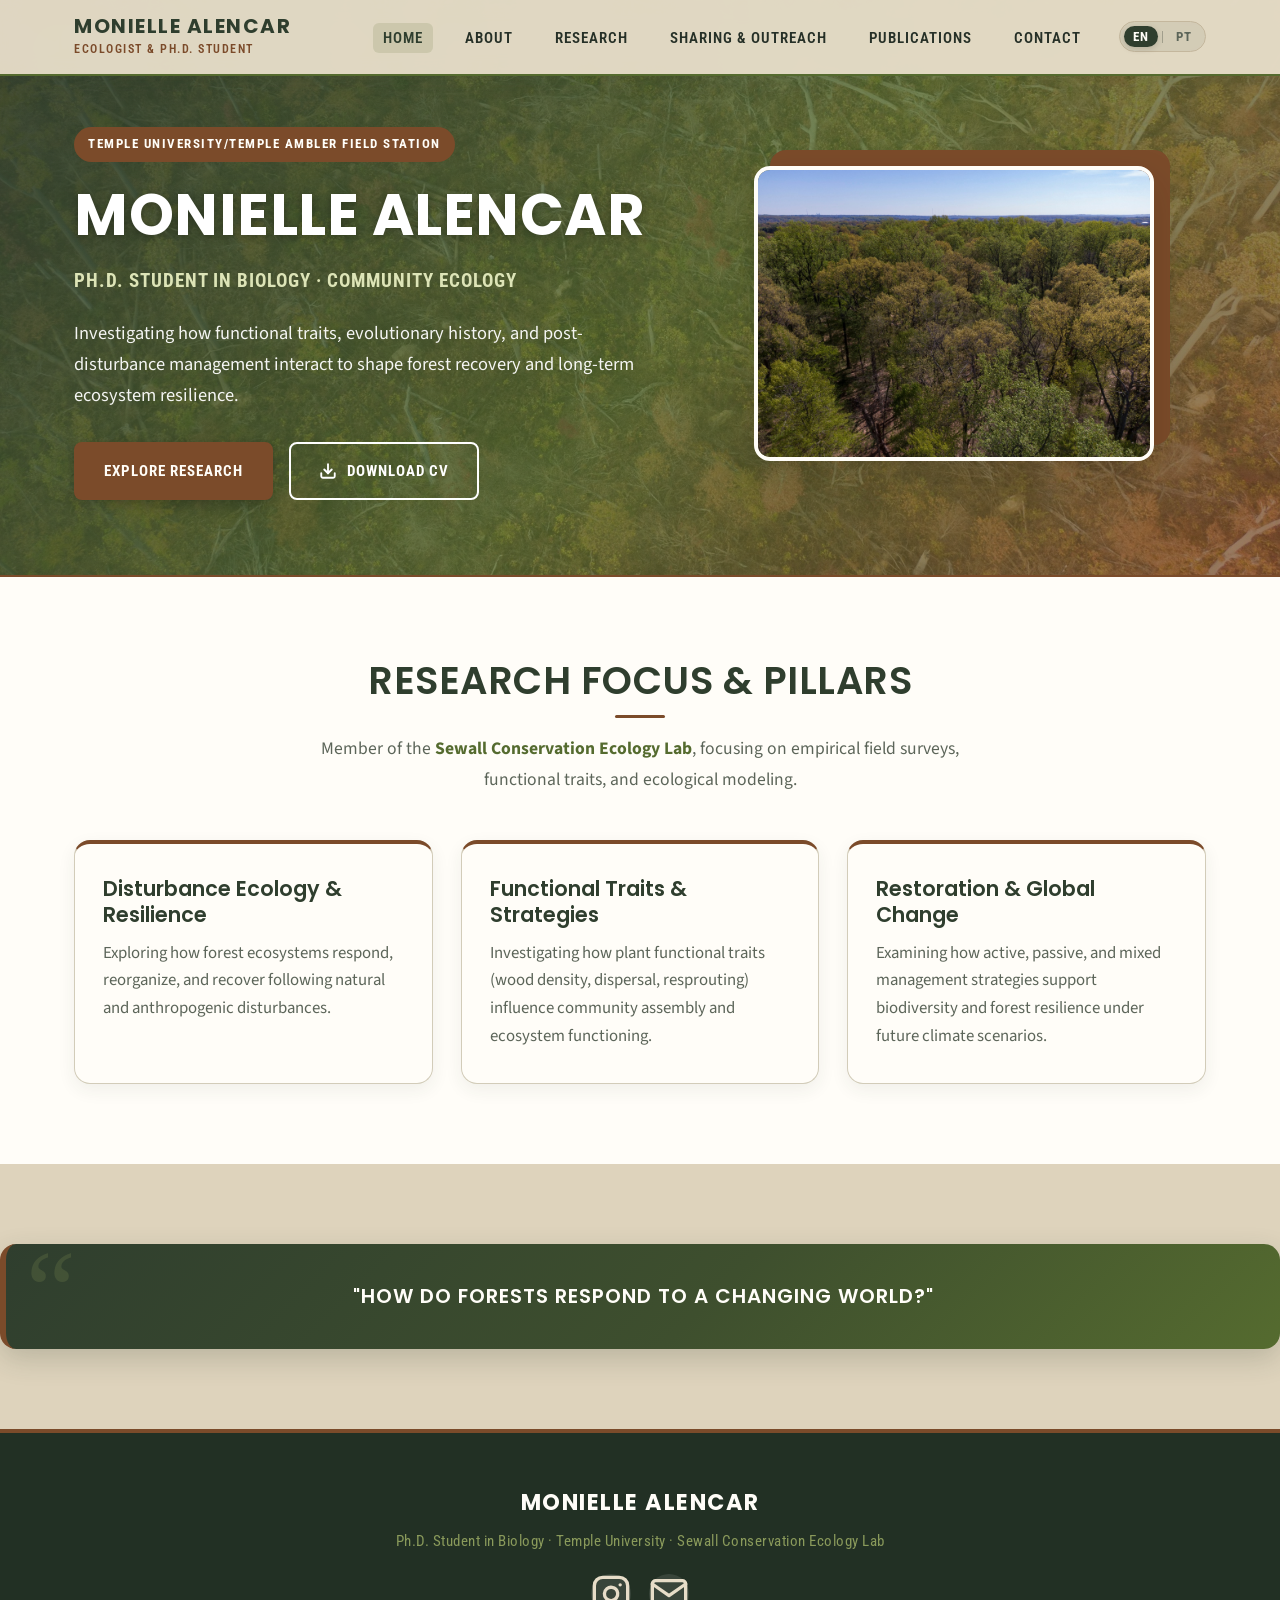
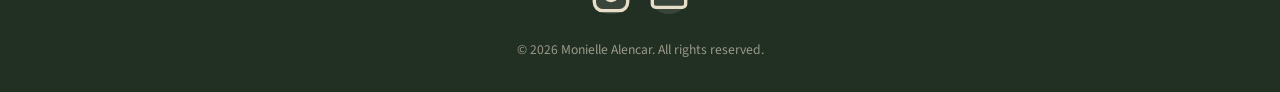
==== commit 44c85017: "Update index.html" ====
--- a/index.html
+++ b/index.html
@@ -3,7 +3,7 @@
 <head>
   <meta charset="UTF-8">
   <meta name="viewport" content="width=device-width, initial-scale=1.0">
-  <title>Monielle Alencar — Ph.D. Student in Biology &amp; Plant Ecologist</title>
+  <title>Monielle Alencar — Ph.D. Student in Biology &amp; Ecologist</title>
   <meta name="description" content="Monielle Alencar is a Ph.D. Student in Biology at Temple University studying plant community ecology, disturbance, functional traits, and forest resilience.">
   <link rel="preconnect" href="https://fonts.googleapis.com">
   <link rel="preconnect" href="https://fonts.gstatic.com" crossorigin>
@@ -18,7 +18,7 @@
         <span class="nav-logo">Monielle Alencar</span>
         <span class="nav-logo-sub">
           <span class="lang-en">ECOLOGIST &amp; PH.D. STUDENT</span>
-          <span class="lang-pt" style="display:none;">ECOLÓGIST &amp; DOUTORANDA</span>
+          <span class="lang-pt" style="display:none;">ECOLÓGA &amp; DOUTORANDA</span>
         </span>
       </a>
       <div class="nav-right-wrap">
@@ -68,13 +68,13 @@
           <!-- Text Side -->
           <div class="moni-hero-text">
             <div class="moni-badge">
-              <span class="lang-en">TEMPLE UNIVERSITY BIOLOGY</span>
-              <span class="lang-pt" style="display:none;">TEMPLE UNIVERSITY BIOLOGIA</span>
+              <span class="lang-en">TEMPLE UNIVERSITY/TEMPLE AMBLER FIELD STATION </span>
+              <span class="lang-pt" style="display:none;">TEMPLE UNIVERSITY/TEMPLE AMBLER FIELD STATION</span>
             </div>
             <h1>MONIELLE ALENCAR</h1>
             <p class="moni-hero-subtitle">
-              <span class="lang-en">Ph.D. Student in Biology &middot; Plant Community Ecology</span>
-              <span class="lang-pt" style="display:none;">Doutoranda em Biologia &middot; Ecologia Vegetal</span>
+              <span class="lang-en">Ph.D. Student in Biology &middot; Community Ecology</span>
+              <span class="lang-pt" style="display:none;">Doutoranda em Biologia &middot; Ecologia de Comunidades</span>
             </p>
             <p class="moni-hero-bio">
               <span class="lang-en">Investigating how functional traits, evolutionary history, and post-disturbance management interact to shape forest recovery and long-term ecosystem resilience.</span>
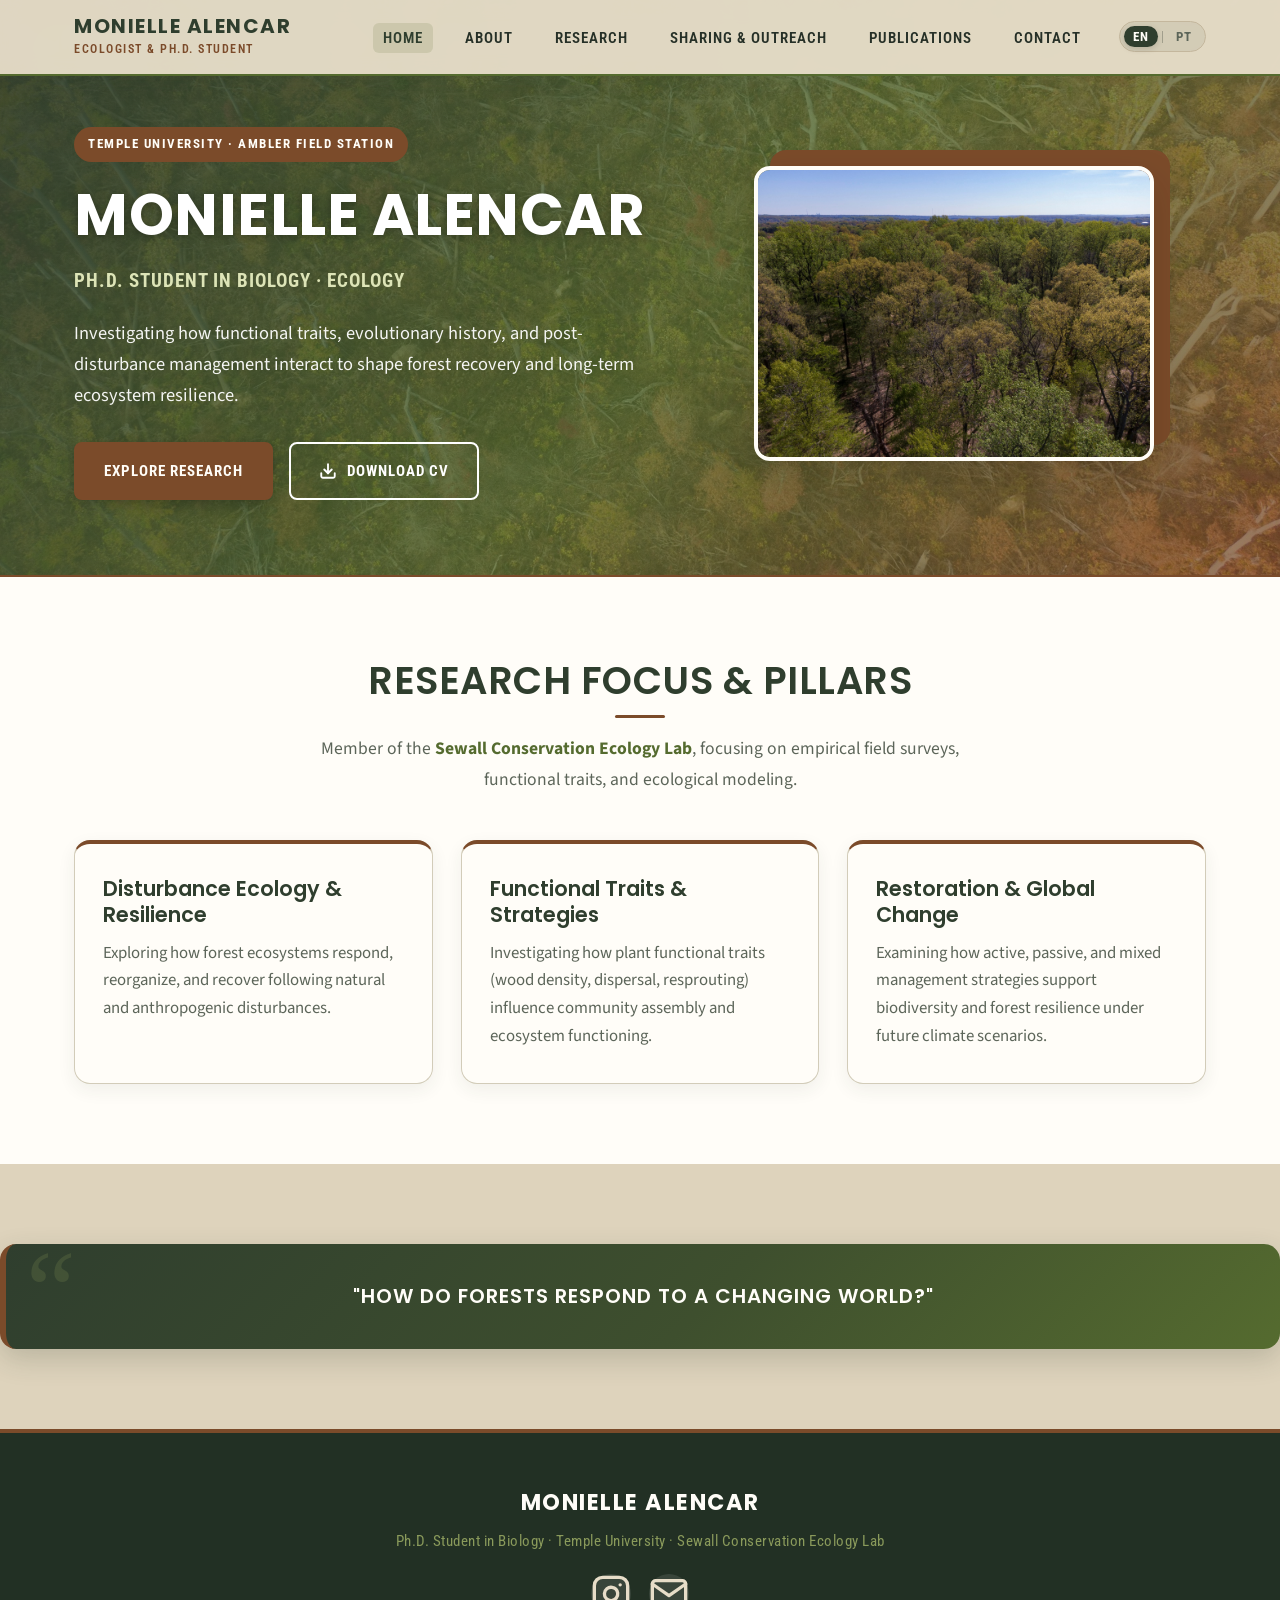
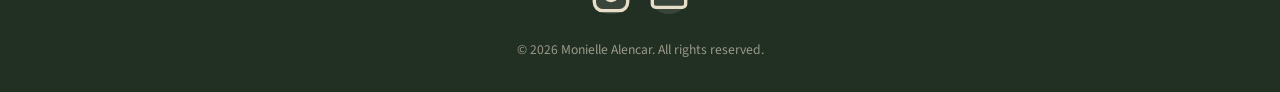
==== commit 4fb7da4e: "Update index.html" ====
--- a/index.html
+++ b/index.html
@@ -68,13 +68,13 @@
           <!-- Text Side -->
           <div class="moni-hero-text">
             <div class="moni-badge">
-              <span class="lang-en">TEMPLE UNIVERSITY/TEMPLE AMBLER FIELD STATION </span>
-              <span class="lang-pt" style="display:none;">TEMPLE UNIVERSITY/TEMPLE AMBLER FIELD STATION</span>
+              <span class="lang-en">TEMPLE UNIVERSITY &middot; AMBLER FIELD STATION </span>
+              <span class="lang-pt" style="display:none;">TEMPLE UNIVERSITY &middot; AMBLER FIELD STATION</span>
             </div>
             <h1>MONIELLE ALENCAR</h1>
             <p class="moni-hero-subtitle">
-              <span class="lang-en">Ph.D. Student in Biology &middot; Community Ecology</span>
-              <span class="lang-pt" style="display:none;">Doutoranda em Biologia &middot; Ecologia de Comunidades</span>
+              <span class="lang-en">Ph.D. Student in Biology &middot; Ecology</span>
+              <span class="lang-pt" style="display:none;">Doutoranda em Biologia &middot; Ecologia </span>
             </p>
             <p class="moni-hero-bio">
               <span class="lang-en">Investigating how functional traits, evolutionary history, and post-disturbance management interact to shape forest recovery and long-term ecosystem resilience.</span>
